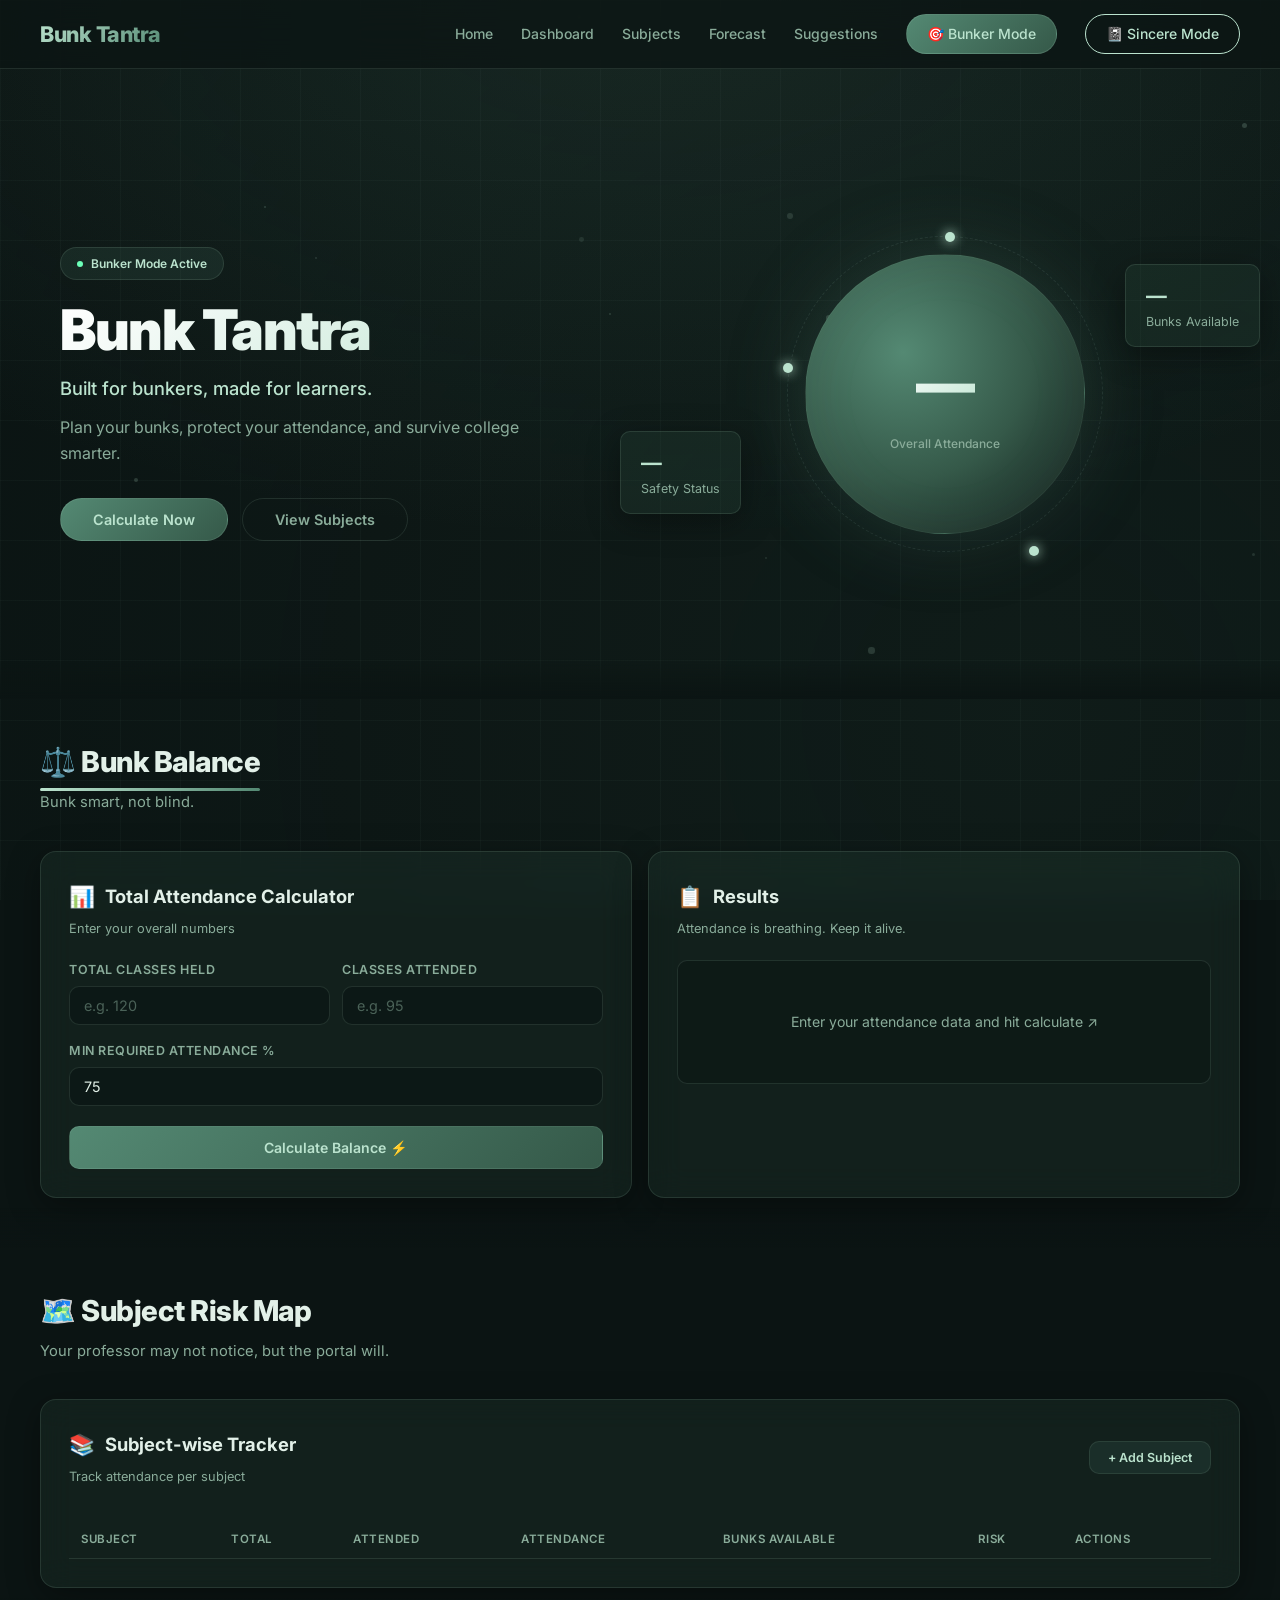
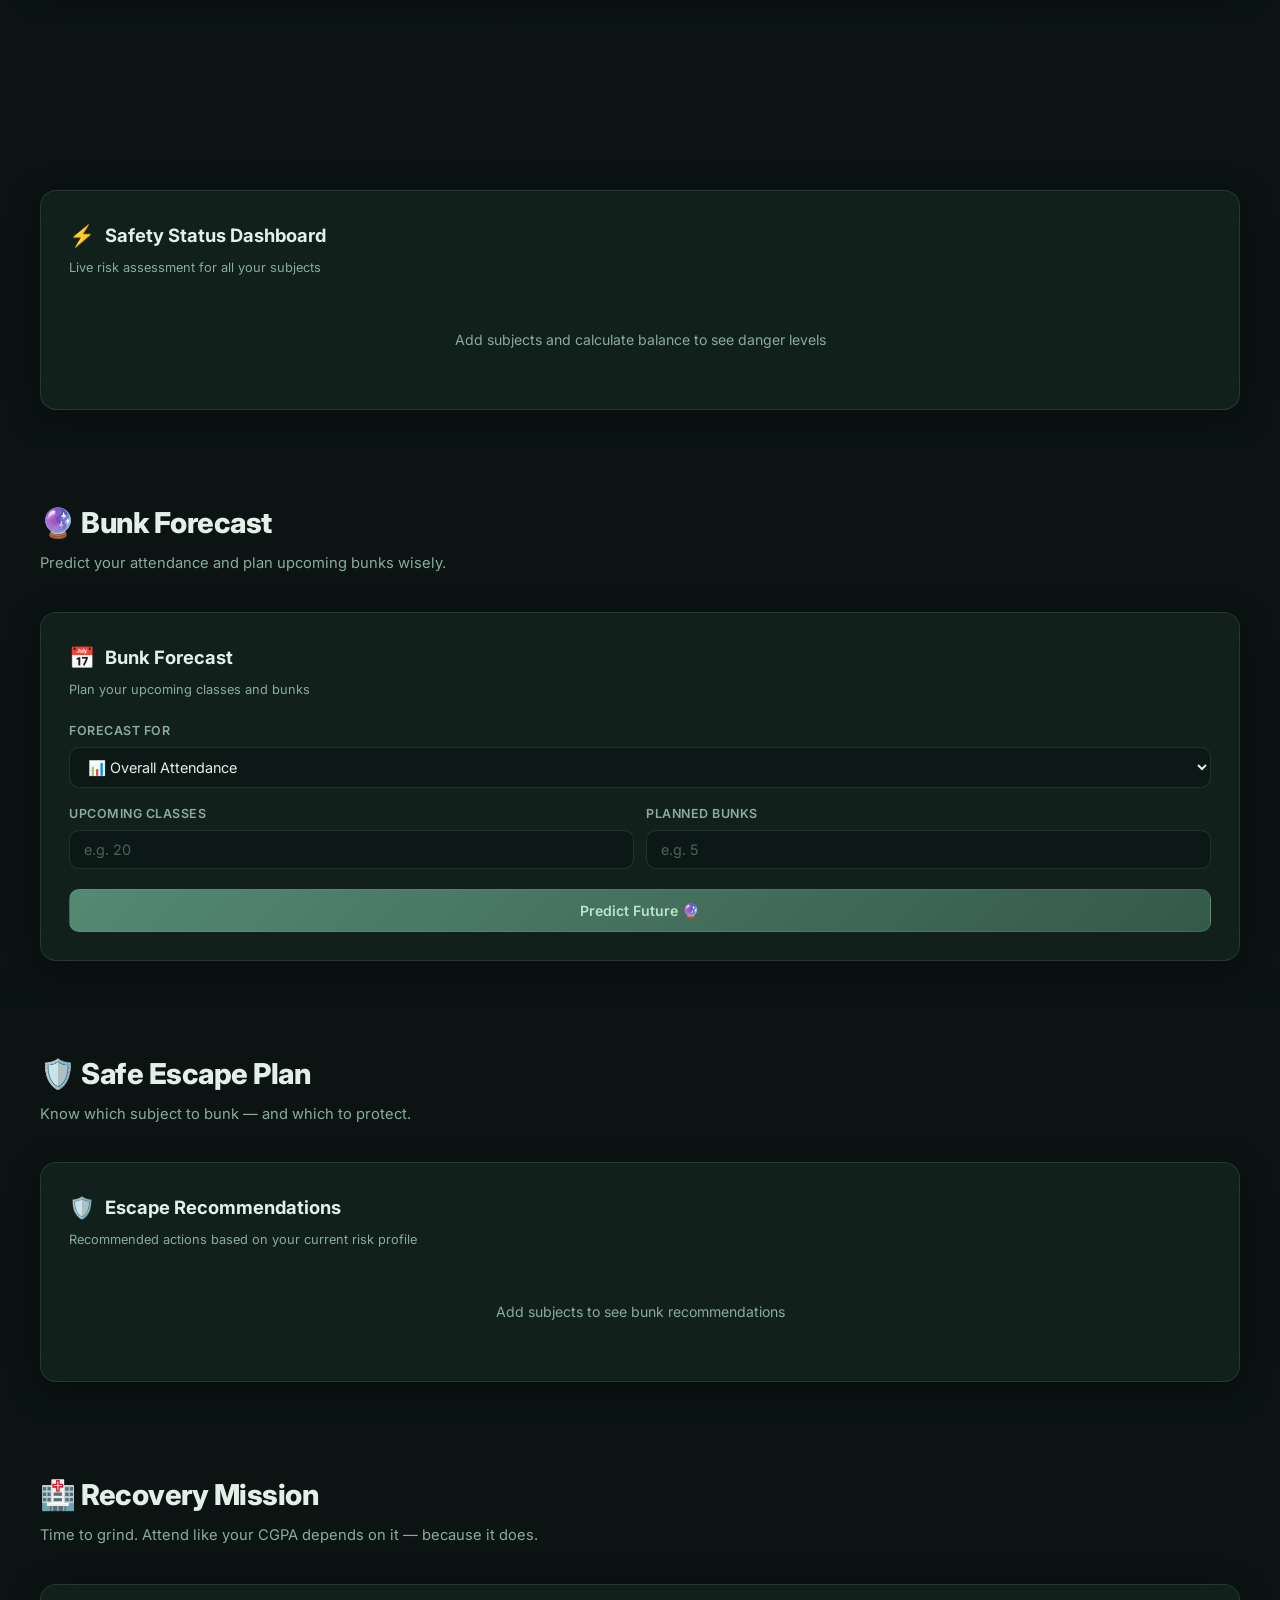
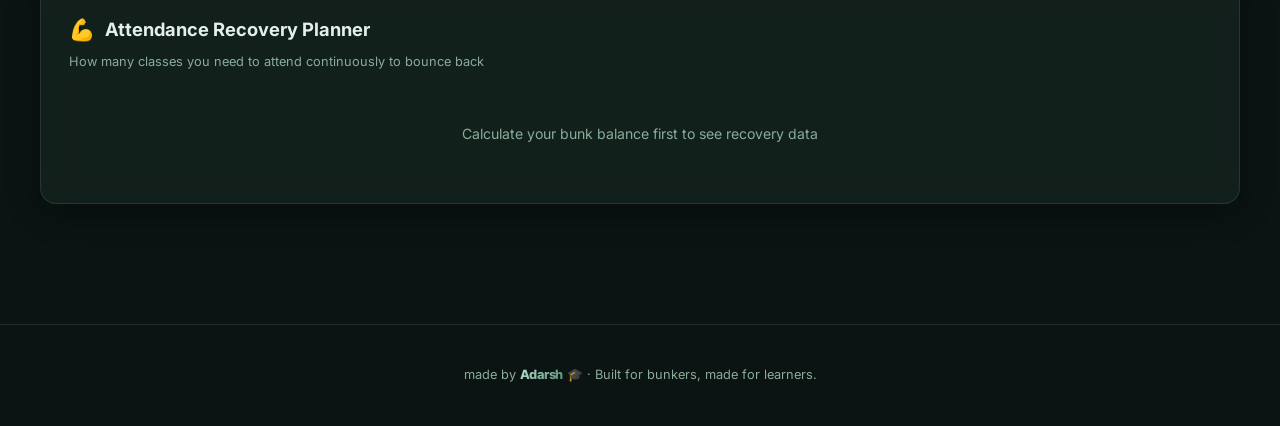
==== bunk.html @ 86cb9ceb "Initial commit of shishyaYantra web application" ====
<!DOCTYPE html>
<html lang="en">
<head>
  <meta charset="UTF-8">
  <meta name="viewport" content="width=device-width,initial-scale=1.0">
  <title>Bunk Tantra — Built for bunkers, made for learners</title>
  <meta name="description" content="Plan your bunks, protect your attendance, and survive college smarter with Bunk Tantra.">
  <link rel="stylesheet" href="style.css">
</head>
<body>

<!-- Scroll Progress Bar -->
<div class="scroll-progress" id="scrollProgress"></div>
<!-- Floating Particles -->
<div class="particles-container" id="particlesContainer"></div>

<!-- ===== NAVBAR ===== -->
<nav class="navbar" id="navbar">
  <a href="#" class="nav-logo">Bunk Tantra</a>
  <div class="nav-links" id="navLinks">
    <a href="index.html">Home</a>
    <a href="#dashboard">Dashboard</a>
    <a href="#subjects">Subjects</a>
    <a href="#forecast">Forecast</a>
    <a href="#suggestions">Suggestions</a>
    <a href="bunk.html" class="nav-btn filled">🎯 Bunker Mode</a>
    <a href="study.html" class="nav-btn outline">📓 Sincere Mode</a>
  </div>
  <button class="nav-toggle" id="navToggle" aria-label="Toggle navigation">
    <span></span><span></span><span></span>
  </button>
</nav>

<!-- ===== HERO ===== -->
<section class="hero" id="dashboard" data-sticky-hero>
  <div class="hero-content">
    <div class="hero-badge"><span class="dot"></span> Bunker Mode Active</div>
    <h1>Bunk Tantra</h1>
    <p class="tagline">Built for bunkers, made for learners.</p>
    <p class="subtitle">Plan your bunks, protect your attendance, and survive college smarter.</p>
    <div class="hero-cta">
      <button class="btn-primary" onclick="document.getElementById('bunkBalance').scrollIntoView({behavior:'smooth'})">Calculate Now</button>
      <button class="btn-ghost" onclick="document.getElementById('subjects').scrollIntoView({behavior:'smooth'})">View Subjects</button>
    </div>
  </div>
  <div class="hero-visual">
    <div class="orb-wrapper">
      <div class="orb">
        <span class="orb-percent" id="orbPercent">—</span>
        <span class="orb-label">Overall Attendance</span>
      </div>
      <div class="orb-ring">
        <span class="orb-dot"></span>
        <span class="orb-dot"></span>
        <span class="orb-dot"></span>
      </div>
    </div>
    <div class="float-card fc1">
      <div class="fc-val" id="fcBunks">—</div>
      Bunks Available
    </div>
    <div class="float-card fc2">
      <div class="fc-val" id="fcStatus">—</div>
      Safety Status
    </div>
  </div>
</section>

<!-- ===== BUNK BALANCE ===== -->
<section class="section" id="bunkBalance">
  <div class="section-header scroll-reveal">
    <h2>⚖️ Bunk Balance</h2>
    <p>Bunk smart, not blind.</p>
  </div>
  <div class="grid-2">
    <div class="glass-card scroll-reveal" data-reveal="left">
      <div class="card-title"><span class="icon">📊</span> Total Attendance Calculator</div>
      <div class="card-subtitle">Enter your overall numbers</div>
      <div class="form-row">
        <div class="form-group">
          <label>Total Classes Held</label>
          <input type="number" id="totalClasses" placeholder="e.g. 120" min="0">
        </div>
        <div class="form-group">
          <label>Classes Attended</label>
          <input type="number" id="attendedClasses" placeholder="e.g. 95" min="0">
        </div>
      </div>
      <div class="form-group">
        <label>Min Required Attendance %</label>
        <input type="number" id="requiredPercent" placeholder="e.g. 75" min="0" max="100" value="75">
      </div>
      <button class="btn-calc" id="btnCalcBalance" onclick="calculateBalance()">Calculate Balance ⚡</button>
    </div>
    <div class="glass-card scroll-reveal" id="balanceResults" data-reveal="right">
      <div class="card-title"><span class="icon">📋</span> Results</div>
      <div class="card-subtitle">Attendance is breathing. Keep it alive.</div>
      <div class="result-panel" id="balanceResultPanel">
        <div style="text-align:center;padding:30px;color:var(--text-dim);font-size:.88rem">
          Enter your attendance data and hit calculate ↗
        </div>
      </div>
    </div>
  </div>
</section>

<!-- ===== SUBJECT RISK MAP ===== -->
<section class="section" id="subjects">
  <div class="section-header scroll-reveal">
    <h2>🗺️ Subject Risk Map</h2>
    <p>Your professor may not notice, but the portal will.</p>
  </div>
  <div class="glass-card scroll-reveal" data-reveal="scale">
    <div style="display:flex;justify-content:space-between;align-items:center;flex-wrap:wrap;gap:12px;margin-bottom:16px">
      <div>
        <div class="card-title"><span class="icon">📚</span> Subject-wise Tracker</div>
        <div class="card-subtitle" style="margin-bottom:0">Track attendance per subject</div>
      </div>
      <button class="btn-sm" id="btnAddSubject" onclick="openModal()">+ Add Subject</button>
    </div>
    <div style="overflow-x:auto">
      <table class="subject-table" id="subjectTable">
        <thead>
          <tr>
            <th>Subject</th>
            <th>Total</th>
            <th>Attended</th>
            <th>Attendance</th>
            <th>Bunks Available</th>
            <th>Risk</th>
            <th>Actions</th>
          </tr>
        </thead>
        <tbody id="subjectBody"></tbody>
      </table>
    </div>
  </div>
</section>

<!-- ===== DANGER METER ===== -->
<section class="section" id="dangerMeter">
  <div class="section-header scroll-reveal">
    <h2>🚨 Danger Meter</h2>
    <p>75% ke border pe khade ho. Don't jump.</p>
  </div>
  <div class="glass-card scroll-reveal" data-reveal="scale">
    <div class="card-title"><span class="icon">⚡</span> Safety Status Dashboard</div>
    <div class="card-subtitle">Live risk assessment for all your subjects</div>
    <div class="meter-grid" id="meterGrid">
      <div style="text-align:center;padding:30px;color:var(--text-dim);font-size:.88rem;grid-column:1/-1">
        Add subjects and calculate balance to see danger levels
      </div>
    </div>
  </div>
</section>

<!-- ===== BUNK FORECAST ===== -->
<section class="section" id="forecast">
  <div class="section-header scroll-reveal">
    <h2>🔮 Bunk Forecast</h2>
    <p>Predict your attendance and plan upcoming bunks wisely.</p>
  </div>
  <div class="glass-card scroll-reveal" data-reveal="scale">
    <div class="card-title"><span class="icon">📅</span> Bunk Forecast</div>
    <div class="card-subtitle">Plan your upcoming classes and bunks</div>
    <div class="form-group">
      <label>Forecast For</label>
      <select id="forecastSubject">
        <option value="overall">📊 Overall Attendance</option>
      </select>
    </div>
    <div class="form-row">
      <div class="form-group">
        <label>Upcoming Classes</label>
        <input type="number" id="upcomingClasses" placeholder="e.g. 20" min="0">
      </div>
      <div class="form-group">
        <label>Planned Bunks</label>
        <input type="number" id="plannedBunks" placeholder="e.g. 5" min="0">
      </div>
    </div>
    <button class="btn-calc" onclick="calculateForecast()">Predict Future 🔮</button>
    <div id="forecastResult"></div>
  </div>
</section>

<!-- ===== SAFE ESCAPE PLAN ===== -->
<section class="section" id="suggestions">
  <div class="section-header scroll-reveal">
    <h2>🛡️ Safe Escape Plan</h2>
    <p>Know which subject to bunk — and which to protect.</p>
  </div>
  <div class="glass-card scroll-reveal" data-reveal="scale">
    <div class="card-title"><span class="icon">🛡️</span> Escape Recommendations</div>
    <div class="card-subtitle">Recommended actions based on your current risk profile</div>
    <div id="escapeResult">
      <div style="text-align:center;padding:30px;color:var(--text-dim);font-size:.88rem">
        Add subjects to see bunk recommendations
      </div>
    </div>
  </div>
</section>

<!-- ===== RECOVERY MISSION ===== -->
<section class="section" id="recovery">
  <div class="section-header scroll-reveal">
    <h2>🏥 Recovery Mission</h2>
    <p>Time to grind. Attend like your CGPA depends on it — because it does.</p>
  </div>
  <div class="glass-card scroll-reveal" data-reveal="scale">
    <div class="card-title"><span class="icon">💪</span> Attendance Recovery Planner</div>
    <div class="card-subtitle">How many classes you need to attend continuously to bounce back</div>
    <div id="recoveryResult">
      <div style="text-align:center;padding:30px;color:var(--text-dim);font-size:.88rem">
        Calculate your bunk balance first to see recovery data
      </div>
    </div>
  </div>
</section>

<!-- ===== FOOTER ===== -->
<footer class="footer">
  <p>made by <span>Adarsh</span> 🎓 · Built for bunkers, made for learners.</p>
</footer>

<!-- ===== MODAL ===== -->
<div class="modal-overlay" id="subjectModal">
  <div class="modal-box">
    <div class="modal-header">
      <h3 id="modalTitle">Add Subject</h3>
      <button class="modal-close" onclick="closeModal()">✕</button>
    </div>
    <div class="form-group">
      <label>Subject Name</label>
      <input type="text" id="modalSubjectName" placeholder="e.g. Mathematics">
    </div>
    <div class="form-row">
      <div class="form-group">
        <label>Total Classes</label>
        <input type="number" id="modalTotalClasses" placeholder="e.g. 40" min="0">
      </div>
      <div class="form-group">
        <label>Attended</label>
        <input type="number" id="modalAttended" placeholder="e.g. 32" min="0">
      </div>
    </div>
    <button class="btn-calc" id="btnModalSave" onclick="saveSubject()">Save Subject ✓</button>
  </div>
</div>

<script src="script.js"></script>
</body>
</html>
---- style.css ----
/* ========== BUNK TANTRA — style.css ========== */
@import url('https://fonts.googleapis.com/css2?family=Inter:wght@300;400;500;600;700;800;900&family=JetBrains+Mono:wght@400;500;600&display=swap');

/* ---------- tokens ---------- */
:root {
  --bg:        #0B1413;
  --bg-card:   rgba(53,89,73,.18);
  --bg-glass:  rgba(53,89,73,.12);
  --primary:   #548973;
  --primary-d: #355949;
  --accent:    #BBE3CE;
  --text:      #e2f0e8;
  --text-dim:  #8aac9a;
  --danger:    #ff6b6b;
  --warn:      #ffc234;
  --safe:      #6bffb8;
  --royal:     #a78bfa;
  --radius:    16px;
  --radius-sm: 10px;
  --glass-border: rgba(187,227,206,.12);
  --shadow: 0 8px 32px rgba(0,0,0,.35);
  --transition: .3s cubic-bezier(.4,0,.2,1);
}

/* ---------- reset ---------- */
*,*::before,*::after{box-sizing:border-box;margin:0;padding:0}
html{scroll-behavior:smooth;font-size:16px}
body{
  font-family:'Inter',sans-serif;
  background:var(--bg);
  color:var(--text);
  min-height:100vh;
  overflow-x:hidden;
  line-height:1.6;
}
a{color:inherit;text-decoration:none}
button{font-family:inherit;cursor:pointer;border:none;outline:none}
input,select{font-family:inherit;outline:none}
ul{list-style:none}

/* ---------- scrollbar ---------- */
::-webkit-scrollbar{width:6px}
::-webkit-scrollbar-track{background:var(--bg)}
::-webkit-scrollbar-thumb{background:var(--primary-d);border-radius:8px}

/* ---------- background grid ---------- */
body::before{
  content:'';position:fixed;inset:0;z-index:-2;
  background:
    radial-gradient(ellipse 80% 60% at 50% 0%,rgba(84,137,115,.15),transparent),
    radial-gradient(circle at 80% 80%,rgba(53,89,73,.12),transparent);
}
body::after{
  content:'';position:fixed;inset:0;z-index:-1;
  background-image:
    linear-gradient(rgba(187,227,206,.03) 1px,transparent 1px),
    linear-gradient(90deg,rgba(187,227,206,.03) 1px,transparent 1px);
  background-size:60px 60px;
}

/* ========== NAVBAR ========== */
.navbar{
  position:sticky;top:0;z-index:100;
  display:flex;align-items:center;justify-content:space-between;
  padding:14px 40px;
  background:rgba(11,20,19,.75);
  backdrop-filter:blur(18px);-webkit-backdrop-filter:blur(18px);
  border-bottom:1px solid var(--glass-border);
}
.nav-logo{
  font-size:1.35rem;font-weight:800;letter-spacing:-.5px;
  background:linear-gradient(135deg,var(--accent),var(--primary));
  -webkit-background-clip:text;background-clip:text;
  -webkit-text-fill-color:transparent;
}
.nav-links{display:flex;align-items:center;gap:28px}
.nav-links a{
  font-size:.875rem;font-weight:500;color:var(--text-dim);
  transition:color var(--transition);position:relative;
}
.nav-links a:hover{color:var(--accent)}
.nav-links a::after{
  content:'';position:absolute;bottom:-4px;left:0;width:0;height:2px;
  background:var(--accent);border-radius:2px;transition:width var(--transition);
}
.nav-links a:hover::after{width:100%}
.nav-pill{
  padding:6px 18px;border-radius:50px;font-size:.8rem;font-weight:600;
  background:linear-gradient(135deg,var(--primary),var(--primary-d));
  color:var(--accent);border:1px solid rgba(187,227,206,.15);
  transition:all var(--transition);
}
.nav-pill:hover{transform:translateY(-1px);box-shadow:0 4px 20px rgba(84,137,115,.3)}
.btn-signup{
  padding:8px 22px;border-radius:50px;font-size:.8rem;font-weight:600;
  background:transparent;color:var(--accent);
  border:1px solid var(--accent);transition:all var(--transition);
}
.btn-signup:hover{background:var(--accent);color:var(--bg)}

/* Mode toggle buttons in navbar */
.nav-btn {
  padding: 8px 20px;
  border-radius: 50px;
  font-size: .8rem;
  font-weight: 600;
  text-decoration: none;
  transition: all var(--transition);
  display: inline-flex;
  align-items: center;
  gap: 6px;
}
.nav-btn.filled {
  background: linear-gradient(135deg, var(--primary), var(--primary-d));
  color: var(--accent);
  border: 1px solid rgba(187,227,206,.15);
}
.nav-btn.filled:hover {
  transform: translateY(-1px);
  box-shadow: 0 4px 20px rgba(84,137,115,.3);
}
.nav-btn.outline {
  background: transparent;
  color: var(--accent);
  border: 1px solid var(--accent);
}
.nav-btn.outline:hover {
  background: var(--accent);
  color: var(--bg);
}
.nav-toggle{display:none;flex-direction:column;gap:5px;background:none;border:none;cursor:pointer}
.nav-toggle span{width:22px;height:2px;background:var(--accent);border-radius:2px;transition:var(--transition)}

/* ========== HERO ========== */
.hero{
  position:relative;
  display:flex;align-items:center;justify-content:space-between;
  padding:80px 60px 60px;gap:60px;
  max-width:1300px;margin:0 auto;
  min-height:70vh;
}
.hero-content{flex:1;max-width:600px}
.hero-badge{
  display:inline-flex;align-items:center;gap:8px;
  padding:6px 16px;border-radius:50px;font-size:.75rem;font-weight:600;
  background:rgba(84,137,115,.15);color:var(--accent);
  border:1px solid rgba(187,227,206,.12);margin-bottom:20px;
  animation:fadeInUp .6s ease;
}
.hero-badge .dot{width:6px;height:6px;border-radius:50%;background:var(--safe);animation:pulse 2s infinite}
.hero h1{
  font-size:3.5rem;font-weight:900;line-height:1.1;letter-spacing:-1.5px;
  margin-bottom:12px;
  background:linear-gradient(135deg,#fff 0%,var(--accent) 100%);
  -webkit-background-clip:text;background-clip:text;
  -webkit-text-fill-color:transparent;
  animation:fadeInUp .6s ease .1s both;
}
.hero .tagline{
  font-size:1.15rem;font-weight:500;color:var(--accent);margin-bottom:12px;
  animation:fadeInUp .6s ease .2s both;
}
.hero .subtitle{
  font-size:1rem;color:var(--text-dim);max-width:480px;margin-bottom:32px;
  animation:fadeInUp .6s ease .3s both;
}
.hero-cta{
  display:flex;gap:14px;flex-wrap:wrap;
  animation:fadeInUp .6s ease .4s both;
}
.btn-primary{
  padding:12px 32px;border-radius:50px;font-size:.9rem;font-weight:600;
  background:linear-gradient(135deg,var(--primary),var(--primary-d));
  color:var(--accent);border:1px solid rgba(187,227,206,.15);
  transition:all var(--transition);
}
.btn-primary:hover{transform:translateY(-2px);box-shadow:0 6px 24px rgba(84,137,115,.35)}
.btn-ghost{
  padding:12px 32px;border-radius:50px;font-size:.9rem;font-weight:600;
  background:transparent;color:var(--text-dim);
  border:1px solid rgba(187,227,206,.12);transition:all var(--transition);
}
.btn-ghost:hover{border-color:var(--accent);color:var(--accent)}

/* floating orb */
.hero-visual{
  flex:1;display:flex;align-items:center;justify-content:center;
  position:relative;animation:fadeInUp .8s ease .3s both;
}
.orb-wrapper{position:relative;width:280px;height:280px}
.orb{
  width:280px;height:280px;border-radius:50%;
  background:radial-gradient(circle at 35% 35%,var(--primary),var(--primary-d),var(--bg));
  box-shadow:0 0 80px rgba(84,137,115,.25),inset 0 0 60px rgba(187,227,206,.05);
  display:flex;flex-direction:column;align-items:center;justify-content:center;
  animation:float 6s ease-in-out infinite;
  border:1px solid rgba(187,227,206,.08);
}
.orb-percent{
  font-size:3.8rem;font-weight:900;letter-spacing:-2px;
  background:linear-gradient(135deg,#fff,var(--accent));
  -webkit-background-clip:text;background-clip:text;
  -webkit-text-fill-color:transparent;
}
.orb-label{font-size:.75rem;color:var(--text-dim);font-weight:500;margin-top:2px}
.orb-ring{
  position:absolute;inset:-18px;border-radius:50%;
  border:1.5px dashed rgba(187,227,206,.1);
  animation:spin 30s linear infinite;
}
.orb-dot{
  position:absolute;width:10px;height:10px;border-radius:50%;background:var(--accent);
  box-shadow:0 0 12px var(--accent);
}
.orb-dot:nth-child(1){top:-5px;left:50%}
.orb-dot:nth-child(2){bottom:-5px;right:20%}
.orb-dot:nth-child(3){top:40%;left:-5px}

/* floating mini card */
.float-card{
  position:absolute;
  padding:14px 20px;border-radius:var(--radius-sm);
  background:rgba(53,89,73,.2);
  backdrop-filter:blur(14px);-webkit-backdrop-filter:blur(14px);
  border:1px solid var(--glass-border);
  font-size:.78rem;color:var(--text-dim);
  box-shadow:var(--shadow);
  animation:float 5s ease-in-out infinite;
}
.float-card.fc1{top:10px;right:-40px;animation-delay:1s}
.float-card.fc2{bottom:20px;left:-50px;animation-delay:2.5s}
.float-card .fc-val{font-size:1.3rem;font-weight:700;color:var(--accent)}

/* ========== SECTIONS ========== */
.section{padding:40px 40px 60px;max-width:1300px;margin:0 auto;scroll-margin-top:80px}
#suggestions{scroll-margin-top:80px}
.section-header{margin-bottom:36px}
.section-header h2{
  font-size:1.8rem;font-weight:800;letter-spacing:-.5px;
  margin-bottom:6px;
}
.section-header p{color:var(--text-dim);font-size:.92rem}

/* ========== GLASS CARD ========== */
.glass-card{
  background:var(--bg-card);
  backdrop-filter:blur(16px);-webkit-backdrop-filter:blur(16px);
  border:1px solid var(--glass-border);
  border-radius:var(--radius);
  padding:28px;
  box-shadow:var(--shadow);
  transition:transform var(--transition),box-shadow var(--transition);
}
.glass-card:hover{
  transform:translateY(-3px);
  box-shadow:0 12px 40px rgba(0,0,0,.45);
}
.card-title{
  font-size:1.15rem;font-weight:700;margin-bottom:6px;
  display:flex;align-items:center;gap:10px;
}
.card-title .icon{font-size:1.3rem}
.card-subtitle{font-size:.8rem;color:var(--text-dim);margin-bottom:20px}

/* ========== GRID ========== */
.grid-2{display:grid;grid-template-columns:repeat(2,1fr);gap:24px}
.grid-3{display:grid;grid-template-columns:repeat(3,1fr);gap:24px}
.full-width{grid-column:1/-1}

/* ========== FORM ELEMENTS ========== */
.form-group{margin-bottom:16px}
.form-group label{
  display:block;font-size:.78rem;font-weight:600;
  color:var(--text-dim);margin-bottom:6px;text-transform:uppercase;letter-spacing:.5px;
}
.form-group input,.form-group select{
  width:100%;padding:10px 14px;border-radius:var(--radius-sm);
  background:rgba(11,20,19,.6);border:1px solid var(--glass-border);
  color:var(--text);font-size:.9rem;transition:border-color var(--transition);
}
.form-group input:focus,.form-group select:focus{border-color:var(--accent)}
.form-group input::placeholder{color:var(--text-dim);opacity:.5}
.form-row{display:flex;gap:12px}
.form-row .form-group{flex:1}

.btn-calc{
  width:100%;padding:12px;border-radius:var(--radius-sm);
  font-size:.88rem;font-weight:600;
  background:linear-gradient(135deg,var(--primary),var(--primary-d));
  color:var(--accent);border:1px solid rgba(187,227,206,.1);
  transition:all var(--transition);margin-top:4px;
}
.btn-calc:hover{box-shadow:0 4px 20px rgba(84,137,115,.3);transform:translateY(-1px)}
.btn-sm{
  padding:8px 18px;border-radius:var(--radius-sm);font-size:.78rem;font-weight:600;
  background:rgba(84,137,115,.15);color:var(--accent);
  border:1px solid rgba(187,227,206,.1);transition:all var(--transition);
}
.btn-sm:hover{background:rgba(84,137,115,.3)}
.btn-danger{background:rgba(255,107,107,.12);color:var(--danger);border-color:rgba(255,107,107,.15)}
.btn-danger:hover{background:rgba(255,107,107,.25)}

/* ========== RESULT PANELS ========== */
.result-panel{
  margin-top:20px;padding:20px;border-radius:var(--radius-sm);
  background:rgba(11,20,19,.5);border:1px solid var(--glass-border);
}
.result-row{
  display:flex;justify-content:space-between;align-items:center;
  padding:8px 0;border-bottom:1px solid rgba(187,227,206,.05);
}
.result-row:last-child{border-bottom:none}
.result-label{font-size:.82rem;color:var(--text-dim)}
.result-value{font-size:.95rem;font-weight:700}
.result-value.safe{color:var(--safe)}
.result-value.warn{color:var(--warn)}
.result-value.danger{color:var(--danger)}
.result-value.royal{color:var(--royal)}

/* ========== STATUS BADGES ========== */
.status-badge{
  display:inline-flex;align-items:center;gap:6px;
  padding:4px 12px;border-radius:50px;font-size:.72rem;font-weight:600;
  text-transform:uppercase;letter-spacing:.4px;
}
.status-royal{background:rgba(167,139,250,.12);color:var(--royal);border:1px solid rgba(167,139,250,.2)}
.status-safe{background:rgba(107,255,184,.1);color:var(--safe);border:1px solid rgba(107,255,184,.15)}
.status-warn{background:rgba(255,194,52,.1);color:var(--warn);border:1px solid rgba(255,194,52,.15)}
.status-danger{background:rgba(255,107,107,.1);color:var(--danger);border:1px solid rgba(255,107,107,.15)}

/* ========== PROGRESS BAR ========== */
.progress-bar-wrapper{
  width:100%;height:8px;border-radius:8px;
  background:rgba(11,20,19,.6);overflow:hidden;margin-top:6px;
}
.progress-bar-fill{
  height:100%;border-radius:8px;
  transition:width 1s cubic-bezier(.4,0,.2,1);
  background:linear-gradient(90deg,var(--primary-d),var(--accent));
}
.progress-bar-fill.danger-fill{background:linear-gradient(90deg,#c0392b,var(--danger))}
.progress-bar-fill.warn-fill{background:linear-gradient(90deg,#e67e22,var(--warn))}
.progress-bar-fill.royal-fill{background:linear-gradient(90deg,#7c3aed,var(--royal))}

/* ========== SUBJECT TABLE ========== */
.subject-table{width:100%;border-collapse:collapse;margin-top:16px}
.subject-table th{
  text-align:left;font-size:.72rem;font-weight:600;color:var(--text-dim);
  text-transform:uppercase;letter-spacing:.5px;padding:10px 12px;
  border-bottom:1px solid var(--glass-border);
}
.subject-table td{
  padding:12px;font-size:.85rem;border-bottom:1px solid rgba(187,227,206,.04);
  vertical-align:middle;
}
.subject-table tr:hover td{background:rgba(84,137,115,.06)}
.subject-name{font-weight:600;color:var(--text)}
.subject-actions{display:flex;gap:6px}

/* ========== DANGER METER ========== */
.meter-grid{display:grid;grid-template-columns:repeat(auto-fill,minmax(220px,1fr));gap:16px;margin-top:16px}
.meter-item{
  padding:18px;border-radius:var(--radius-sm);
  background:rgba(11,20,19,.4);border:1px solid var(--glass-border);
  transition:transform var(--transition);
}
.meter-item:hover{transform:translateY(-2px)}
.meter-name{font-size:.82rem;font-weight:600;margin-bottom:8px}
.meter-percent{font-size:1.6rem;font-weight:800;margin-bottom:4px}
.meter-status{margin-top:8px}

/* ========== SUGGESTION CARD ========== */
.suggestion-item{
  display:flex;align-items:flex-start;gap:14px;
  padding:16px;border-radius:var(--radius-sm);
  background:rgba(11,20,19,.4);border:1px solid var(--glass-border);
  margin-bottom:12px;
}
.suggestion-icon{font-size:1.5rem;flex-shrink:0;margin-top:2px}
.suggestion-title{font-size:.88rem;font-weight:600;margin-bottom:4px}
.suggestion-desc{font-size:.8rem;color:var(--text-dim)}

/* ========== RECOVERY ========== */
.recovery-highlight{
  text-align:center;padding:28px;border-radius:var(--radius-sm);
  background:rgba(11,20,19,.4);border:1px solid var(--glass-border);
  margin-top:16px;
}
.recovery-number{
  font-size:3.5rem;font-weight:900;
  background:linear-gradient(135deg,var(--accent),var(--primary));
  -webkit-background-clip:text;background-clip:text;
  -webkit-text-fill-color:transparent;
}
.recovery-label{font-size:.85rem;color:var(--text-dim);margin-top:4px}

/* ========== FORECAST MSG ========== */
.forecast-msg{
  margin-top:16px;padding:16px;border-radius:var(--radius-sm);
  background:rgba(11,20,19,.4);border-left:3px solid var(--accent);
  font-size:.88rem;color:var(--text-dim);font-style:italic;
}

/* ========== MICROCOPY ========== */
.microcopy{
  font-size:.78rem;color:var(--text-dim);font-style:italic;
  margin-top:12px;opacity:.7;
}

/* ========== FOOTER ========== */
.footer{
  text-align:center;padding:40px 20px;
  border-top:1px solid var(--glass-border);
  color:var(--text-dim);font-size:.8rem;margin-top:60px;
}
.footer span{
  background:linear-gradient(135deg,var(--accent),var(--primary));
  -webkit-background-clip:text;background-clip:text;
  -webkit-text-fill-color:transparent;
  font-weight:800;
  letter-spacing:-.5px;
}

/* ========== ADD SUBJECT MODAL ========== */
.modal-overlay{
  display:none;position:fixed;inset:0;z-index:200;
  background:rgba(0,0,0,.6);
  backdrop-filter:blur(6px);-webkit-backdrop-filter:blur(6px);
  align-items:center;justify-content:center;
}
.modal-overlay.active{display:flex}
.modal-box{
  width:90%;max-width:420px;
  background:rgba(25,45,38,.95);
  backdrop-filter:blur(20px);-webkit-backdrop-filter:blur(20px);
  border:1px solid var(--glass-border);
  border-radius:var(--radius);padding:32px;
  box-shadow:0 20px 60px rgba(0,0,0,.5);
  animation:scaleIn .25s ease;
}
.modal-header{display:flex;justify-content:space-between;align-items:center;margin-bottom:20px}
.modal-header h3{font-size:1.1rem;font-weight:700}
.modal-close{
  width:32px;height:32px;border-radius:50%;
  background:rgba(255,255,255,.06);border:none;
  color:var(--text-dim);font-size:1.1rem;
  display:flex;align-items:center;justify-content:center;
  cursor:pointer;transition:all var(--transition);
}
.modal-close:hover{background:rgba(255,107,107,.15);color:var(--danger)}

/* ========== ANIMATIONS ========== */
@keyframes fadeInUp{
  from{opacity:0;transform:translateY(24px)}
  to{opacity:1;transform:translateY(0)}
}
@keyframes float{
  0%,100%{transform:translateY(0)}
  50%{transform:translateY(-14px)}
}
@keyframes pulse{
  0%,100%{opacity:1;transform:scale(1)}
  50%{opacity:.5;transform:scale(1.4)}
}
@keyframes spin{from{transform:rotate(0)}to{transform:rotate(360deg)}}
@keyframes scaleIn{from{opacity:0;transform:scale(.92)}to{opacity:1;transform:scale(1)}}
@keyframes slideIn{from{opacity:0;transform:translateX(-12px)}to{opacity:1;transform:translateX(0)}}

.animate-in{animation:fadeInUp .5s ease both}
.animate-in:nth-child(2){animation-delay:.1s}
.animate-in:nth-child(3){animation-delay:.2s}
.animate-in:nth-child(4){animation-delay:.3s}
.animate-in:nth-child(5){animation-delay:.4s}
.animate-in:nth-child(6){animation-delay:.5s}

/* ========== RESPONSIVE ========== */
@media(max-width:1024px){
  .hero{flex-direction:column;text-align:center;padding:60px 30px 40px;min-height:auto;gap:40px}
  .hero .subtitle{margin-left:auto;margin-right:auto}
  .hero-cta{justify-content:center}
  .grid-2,.grid-3{grid-template-columns:1fr}
  .section{padding:30px 20px 40px}
  .orb-wrapper{width:220px;height:220px}
  .orb{width:220px;height:220px}
  .orb-percent{font-size:2.8rem}
  .float-card.fc1{right:-10px;top:-10px}
  .float-card.fc2{left:-10px;bottom:0}
}

@media(max-width:768px){
  .navbar{padding:12px 20px}
  .nav-links{
    display:none;flex-direction:column;
    position:absolute;top:100%;left:0;right:0;
    background:rgba(11,20,19,.95);
    backdrop-filter:blur(18px);-webkit-backdrop-filter:blur(18px);
    padding:20px;gap:16px;
    border-bottom:1px solid var(--glass-border);
  }
  .nav-links.open{display:flex}
  .nav-toggle{display:flex}
  .hero h1{font-size:2.4rem}
  .hero .tagline{font-size:1rem}
  .subject-table{font-size:.78rem}
  .subject-table th,.subject-table td{padding:8px 6px}
  .meter-grid{grid-template-columns:1fr}
  .form-row{flex-direction:column;gap:0}
}

@media(max-width:480px){
  .hero h1{font-size:2rem}
  .orb-wrapper{width:180px;height:180px}
  .orb{width:180px;height:180px}
  .orb-percent{font-size:2.2rem}
  .glass-card{padding:20px}
  .float-card{display:none}
}

/* ========================================================================
   PREMIUM SCROLL ANIMATION SYSTEM
   ======================================================================== */

/* ========== SCROLL PROGRESS BAR ========== */
.scroll-progress{
  position:fixed;top:0;left:0;height:3px;z-index:999;
  width:0%;
  background:linear-gradient(90deg,var(--primary-d),var(--accent),var(--safe));
  box-shadow:0 0 10px rgba(187,227,206,.5),0 0 30px rgba(187,227,206,.2);
  transition:width .05s linear;
  border-radius:0 2px 2px 0;
}

/* ========== SCROLL REVEAL SYSTEM ========== */
.scroll-reveal{
  opacity:0;
  transform:translateY(60px) scale(0.96);
  transition:
    opacity .8s cubic-bezier(.16,1,.3,1),
    transform .8s cubic-bezier(.16,1,.3,1);
  will-change:opacity,transform;
}
.scroll-reveal.revealed{
  opacity:1;
  transform:translateY(0) scale(1);
}

/* Direction variants */
.scroll-reveal[data-reveal="left"]{
  transform:translateX(-80px) translateY(20px) scale(0.96);
}
.scroll-reveal[data-reveal="left"].revealed{
  transform:translateX(0) translateY(0) scale(1);
}

.scroll-reveal[data-reveal="right"]{
  transform:translateX(80px) translateY(20px) scale(0.96);
}
.scroll-reveal[data-reveal="right"].revealed{
  transform:translateX(0) translateY(0) scale(1);
}

.scroll-reveal[data-reveal="scale"]{
  transform:scale(0.85) translateY(40px);
}
.scroll-reveal[data-reveal="scale"].revealed{
  transform:scale(1) translateY(0);
}

/* Stagger delays via CSS variable (only on entrance) */
.scroll-reveal.revealed{ transition-delay:var(--reveal-delay, 0s); }

/* Section header special reveal — text underline grows */
.section-header.scroll-reveal h2{
  position:relative;display:inline-block;
}
.section-header.scroll-reveal h2::after{
  content:'';position:absolute;bottom:-6px;left:0;
  width:0;height:3px;border-radius:3px;
  background:linear-gradient(90deg,var(--accent),var(--primary));
  transition:width .8s cubic-bezier(.16,1,.3,1);
}
.section-header.scroll-reveal.revealed h2::after{
  width:100%;
  transition-delay:.3s;
}

/* ========== STICKY HERO EFFECT ========== */
[data-sticky-hero]{
  position:relative;z-index:1;
}
[data-sticky-hero] .hero-content{
  will-change:opacity,transform;
}

/* ========== PARALLAX SUPPORT ========== */
.hero-visual{
  will-change:transform;
}
.float-card{
  will-change:transform;
}

/* ========== 3D CARD TILT + CURSOR GLOW ========== */
.glass-card{
  perspective:800px;
  transform-style:preserve-3d;
  position:relative;
  overflow:hidden;
}
/* Cursor glow overlay */
.glass-card::before{
  content:'';
  position:absolute;inset:0;z-index:0;
  background:radial-gradient(
    600px circle at var(--glow-x, 50%) var(--glow-y, 50%),
    rgba(187,227,206,.06),
    transparent 40%
  );
  opacity:0;
  transition:opacity .4s ease;
  pointer-events:none;
  border-radius:inherit;
}
.glass-card:hover::before{
  opacity:1;
}
.glass-card.tilt-active{
  transform:
    perspective(800px)
    rotateX(var(--tilt-x, 0deg))
    rotateY(var(--tilt-y, 0deg))
    translateY(-3px);
  transition:transform .1s ease,box-shadow var(--transition);
}
/* Ensure card children stay above the glow */
.glass-card > *{
  position:relative;z-index:1;
}

/* ========== FLOATING PARTICLES ========== */
.particles-container{
  position:fixed;inset:0;z-index:-1;
  pointer-events:none;overflow:hidden;
}
.particle{
  position:absolute;
  border-radius:50%;
  background:var(--accent);
  opacity:0;
  animation:particleFadeIn 2s ease forwards;
  will-change:transform;
}
.particle.glow{
  box-shadow:0 0 8px rgba(187,227,206,.3),0 0 20px rgba(187,227,206,.1);
}
@keyframes particleFadeIn{
  from{opacity:0;transform:scale(0)}
  to{opacity:var(--particle-opacity, 0.15);transform:scale(1)}
}

/* ========== SECTION TRANSITIONS ========== */
.section{
  position:relative;z-index:2;
}
/* Soft gradient fade at top of each section */
.section::before{
  content:'';
  position:absolute;top:-40px;left:0;right:0;height:40px;
  background:linear-gradient(to bottom,transparent,var(--bg));
  pointer-events:none;z-index:-1;
}

/* ========== ENHANCED SECTION STACKING ========== */
.section + .section{
  margin-top:-10px;
}

/* ========== SCROLL ANIMATIONS — RESPONSIVE ========== */
@media(max-width:768px){
  .scroll-reveal{
    transform:translateY(40px) scale(0.98);
  }
  .scroll-reveal[data-reveal="left"],
  .scroll-reveal[data-reveal="right"]{
    transform:translateY(40px) scale(0.98);
  }
  .scroll-reveal[data-reveal="scale"]{
    transform:scale(0.92) translateY(30px);
  }
  .glass-card.tilt-active{
    transform:none !important;
  }
  .glass-card::before{
    display:none;
  }
}

@media(max-width:480px){
  .scroll-progress{height:2px}
  .particles-container{display:none}
}

/* ========== SINCERE MODE STYLES ========== */
.timer-container {
  display: flex;
  flex-direction: column;
  align-items: center;
  gap: 30px;
  padding: 20px;
}
.timer-modes {
  display: flex;
  background: rgba(11,20,19,.5);
  border: 1px solid var(--glass-border);
  padding: 6px;
  border-radius: 50px;
  gap: 4px;
}
.timer-mode-btn {
  background: transparent;
  color: var(--text-dim);
  padding: 8px 20px;
  border-radius: 50px;
  font-size: .85rem;
  font-weight: 600;
  transition: all var(--transition);
}
.timer-mode-btn:hover {
  color: var(--accent);
}
.timer-mode-btn.active {
  background: var(--primary-d);
  color: var(--accent);
  box-shadow: 0 4px 15px rgba(0,0,0,.2);
}
.timer-circle-wrapper {
  position: relative;
  width: 240px;
  height: 240px;
  display: flex;
  align-items: center;
  justify-content: center;
}
.timer-svg {
  transform: rotate(-90deg);
  width: 100%;
  height: 100%;
}
.timer-ring-bg {
  fill: none;
  stroke: rgba(187,227,206,.05);
  stroke-width: 8;
}
.timer-ring-progress {
  fill: none;
  stroke: var(--accent);
  stroke-width: 8;
  stroke-linecap: round;
  stroke-dasharray: 628.3; /* 2 * pi * 100 */
  stroke-dashoffset: 628.3;
  transition: stroke-dashoffset 0.1s linear;
}
.timer-content {
  position: absolute;
  display: flex;
  flex-direction: column;
  align-items: center;
  justify-content: center;
  text-align: center;
}
.timer-time {
  font-family: 'JetBrains Mono', monospace;
  font-size: 2.8rem;
  font-weight: 700;
  color: var(--text);
  line-height: 1;
  margin-bottom: 6px;
  text-shadow: 0 0 15px rgba(187,227,206,.2);
}
.timer-status {
  font-size: .8rem;
  text-transform: uppercase;
  letter-spacing: 1.5px;
  color: var(--text-dim);
  font-weight: 600;
}
.timer-controls {
  display: flex;
  align-items: center;
  gap: 16px;
}
.btn-timer-primary {
  width: 60px;
  height: 60px;
  border-radius: 50%;
  background: linear-gradient(135deg,var(--accent),var(--primary));
  color: var(--bg);
  display: flex;
  align-items: center;
  justify-content: center;
  font-size: 1.4rem;
  transition: all var(--transition);
  box-shadow: 0 8px 25px rgba(187,227,206,.25);
}
.btn-timer-primary:hover {
  transform: scale(1.08);
  box-shadow: 0 8px 30px rgba(187,227,206,.4);
}
.btn-timer-secondary {
  width: 48px;
  height: 48px;
  border-radius: 50%;
  background: rgba(53,89,73,.15);
  color: var(--accent);
  border: 1px solid var(--glass-border);
  display: flex;
  align-items: center;
  justify-content: center;
  font-size: 1.1rem;
  transition: all var(--transition);
}
.btn-timer-secondary:hover {
  background: rgba(53,89,73,.3);
  color: #fff;
  transform: scale(1.05);
}

/* --- Home Button --- */
.nav-home-btn {
  padding: 6px 16px;
  border-radius: 50px;
  font-size: .8rem;
  font-weight: 600;
  background: rgba(187,227,206,.08);
  color: var(--accent);
  border: 1px solid rgba(187,227,206,.15);
  transition: all var(--transition);
}
.nav-home-btn:hover {
  background: rgba(187,227,206,.18);
  box-shadow: 0 2px 12px rgba(187,227,206,.2);
  transform: translateY(-1px);
}

/* --- Focus Duration Stepper --- */
.timer-duration-control {
  display: flex;
  align-items: center;
  justify-content: center;
  gap: 14px;
  margin-top: 20px;
  padding: 12px 24px;
  background: rgba(53,89,73,.06);
  border: 1px solid var(--glass-border);
  border-radius: var(--radius-sm);
}
.duration-label {
  font-size: .78rem;
  font-weight: 600;
  color: var(--text-dim);
  text-transform: uppercase;
  letter-spacing: .8px;
}
.duration-stepper {
  display: flex;
  align-items: center;
  gap: 8px;
}
.stepper-btn {
  width: 34px;
  height: 34px;
  border-radius: 50%;
  background: rgba(53,89,73,.15);
  color: var(--accent);
  border: 1px solid var(--glass-border);
  font-size: 1.1rem;
  font-weight: 700;
  display: flex;
  align-items: center;
  justify-content: center;
  cursor: pointer;
  transition: all var(--transition);
}
.stepper-btn:hover {
  background: var(--accent);
  color: var(--bg);
  transform: scale(1.1);
  box-shadow: 0 4px 15px rgba(187,227,206,.3);
}
.stepper-value {
  font-size: 1.3rem;
  font-weight: 800;
  color: var(--accent);
  min-width: 36px;
  text-align: center;
}
.stepper-unit {
  font-size: .78rem;
  color: var(--text-dim);
  font-weight: 500;
}

/* --- Goal Checklist --- */
.goals-header {
  display: flex;
  justify-content: space-between;
  align-items: center;
  margin-bottom: 20px;
  flex-wrap: wrap;
  gap: 12px;
}
.goal-list {
  display: flex;
  flex-direction: column;
  gap: 12px;
  margin-top: 15px;
}
.goal-item {
  display: flex;
  align-items: center;
  justify-content: space-between;
  padding: 16px 20px;
  background: rgba(53,89,73,.06);
  border: 1px solid var(--glass-border);
  border-radius: var(--radius-sm);
  transition: all var(--transition);
}
.goal-item:hover {
  background: rgba(53,89,73,.12);
  border-color: rgba(187,227,206,.25);
  transform: translateX(4px);
}
.goal-item.completed {
  opacity: 0.55;
  background: rgba(11,20,19,.2);
  border-color: rgba(187,227,206,.05);
}
.goal-item.completed .goal-title {
  text-decoration: line-through;
  color: var(--text-dim);
}
.goal-item-left {
  display: flex;
  align-items: center;
  gap: 16px;
  flex: 1;
}
.goal-checkbox-wrapper {
  position: relative;
  display: flex;
  align-items: center;
  cursor: pointer;
}
.goal-checkbox-input {
  position: absolute;
  opacity: 0;
  width: 0;
  height: 0;
}
.goal-checkbox-custom {
  width: 22px;
  height: 22px;
  border: 2px solid var(--primary-d);
  border-radius: 6px;
  transition: all var(--transition);
  display: flex;
  align-items: center;
  justify-content: center;
}
.goal-checkbox-input:checked + .goal-checkbox-custom {
  background: var(--accent);
  border-color: var(--accent);
}
.goal-checkbox-custom::after {
  content: '✓';
  color: var(--bg);
  font-size: .8rem;
  font-weight: 900;
  display: none;
}
.goal-checkbox-input:checked + .goal-checkbox-custom::after {
  display: block;
}
.goal-details {
  display: flex;
  flex-direction: column;
  gap: 4px;
}
.goal-title {
  font-size: .95rem;
  font-weight: 600;
  color: var(--text);
  transition: color var(--transition);
}
.goal-meta {
  display: flex;
  align-items: center;
  gap: 10px;
  font-size: .75rem;
  color: var(--text-dim);
}
.goal-badge {
  padding: 2px 8px;
  border-radius: 4px;
  font-weight: 600;
  text-transform: uppercase;
  font-size: .65rem;
}
.goal-badge.priority-high {
  background: rgba(255,107,107,.15);
  color: var(--danger);
  border: 1px solid rgba(255,107,107,.2);
}
.goal-badge.priority-medium {
  background: rgba(255,194,52,.15);
  color: var(--warn);
  border: 1px solid rgba(255,194,52,.2);
}
.goal-badge.priority-low {
  background: rgba(107,255,184,.15);
  color: var(--safe);
  border: 1px solid rgba(107,255,184,.2);
}
.goal-subject {
  color: var(--accent);
  font-weight: 500;
}
.btn-goal-delete {
  background: transparent;
  color: var(--text-dim);
  width: 32px;
  height: 32px;
  border-radius: 50%;
  display: flex;
  align-items: center;
  justify-content: center;
  transition: all var(--transition);
}
.btn-goal-delete:hover {
  background: rgba(255,107,107,.15);
  color: var(--danger);
}

/* --- Analytics panels --- */
.stats-grid {
  display: grid;
  grid-template-columns: repeat(auto-fit, minmax(220px, 1fr));
  gap: 20px;
}
.stat-card {
  display: flex;
  flex-direction: column;
  gap: 8px;
  padding: 24px;
}
.stat-val {
  font-size: 2.2rem;
  font-weight: 800;
  color: var(--accent);
  line-height: 1;
}
.stat-lbl {
  font-size: .8rem;
  color: var(--text-dim);
  text-transform: uppercase;
  letter-spacing: 1px;
  font-weight: 600;
}
.streak-bar {
  height: 8px;
  background: rgba(187,227,206,.05);
  border-radius: 4px;
  overflow: hidden;
  margin-top: 8px;
}
.streak-bar-fill {
  height: 100%;
  background: linear-gradient(90deg, var(--primary), var(--accent));
  width: 0;
  transition: width 1s ease-out;
}

/* ===== NEW DASHBOARD SECTIONS ===== */

/* Study Balance */
.balance-grid {
  display: grid;
  grid-template-columns: repeat(auto-fit, minmax(120px, 1fr));
  gap: 16px;
}
.balance-stat {
  background: rgba(53,89,73,.1);
  padding: 16px;
  border-radius: var(--radius-sm);
  border: 1px solid var(--glass-border);
  text-align: center;
}
.balance-stat .lbl {
  font-size: .75rem;
  color: var(--text-dim);
  text-transform: uppercase;
  letter-spacing: 1px;
}
.balance-stat .val {
  font-size: 1.8rem;
  font-weight: 800;
  color: var(--accent);
  margin-top: 5px;
}
.balance-status-box {
  background: linear-gradient(135deg, rgba(84,137,115,.2), rgba(187,227,206,.05));
  padding: 20px;
  border-radius: var(--radius-sm);
  border: 1px solid var(--primary);
  text-align: center;
}
.status-lbl {
  font-size: .8rem;
  color: var(--primary);
  text-transform: uppercase;
  letter-spacing: 1px;
  font-weight: 600;
}
.status-val {
  font-size: 1.5rem;
  font-weight: 700;
  color: var(--accent);
  margin: 5px 0;
}
.status-micro {
  font-size: .85rem;
  color: var(--text-dim);
}

/* Subject Progress Map */
.subject-list {
  display: flex;
  flex-direction: column;
  gap: 12px;
  margin-top: 15px;
}
.subject-card {
  background: rgba(53,89,73,.06);
  border: 1px solid var(--glass-border);
  border-radius: var(--radius-sm);
  padding: 16px;
  transition: all var(--transition);
}
.subject-card:hover {
  background: rgba(53,89,73,.12);
  border-color: rgba(187,227,206,.2);
  transform: translateY(-2px);
}
.sub-header {
  display: flex;
  justify-content: space-between;
  align-items: center;
  margin-bottom: 10px;
}
.sub-name {
  font-weight: 600;
  font-size: 1.1rem;
  color: var(--accent);
}
.sub-meta {
  font-size: .8rem;
  color: var(--text-dim);
}
.sub-progress-wrapper {
  margin-top: 10px;
}
.sub-progress-bg {
  height: 8px;
  background: rgba(255,255,255,.05);
  border-radius: 4px;
  overflow: hidden;
}
.sub-progress-fill {
  height: 100%;
  background: linear-gradient(90deg, var(--primary), var(--accent));
  width: 0%;
  border-radius: 4px;
  transition: width 1s cubic-bezier(0.4, 0, 0.2, 1);
}
.sub-status {
  display: flex;
  justify-content: space-between;
  margin-top: 6px;
  font-size: .75rem;
  color: var(--text-dim);
}

/* Academic Comeback Meter */
.center-text { text-align: center; }
.meter-wrapper {
  display: flex;
  justify-content: center;
  margin: 20px 0;
}
.meter-circle {
  width: 180px;
  height: 180px;
  position: relative;
}
.meter-circle svg {
  width: 100%;
  height: 100%;
  transform: rotate(-90deg);
}
.meter-bg { stroke: rgba(255,255,255,.05); }
.meter-fill {
  stroke: var(--accent);
  transition: stroke-dashoffset 1.5s ease-out;
}
.meter-score {
  position: absolute;
  top: 50%;
  left: 50%;
  transform: translate(-50%, -50%);
  font-size: 3rem;
  font-weight: 800;
  color: var(--accent);
  text-shadow: 0 0 20px rgba(187,227,206,.3);
}
.meter-title {
  font-size: 1.4rem;
  font-weight: 700;
  color: var(--accent);
  margin-bottom: 5px;
}
.meter-desc {
  font-size: .9rem;
  color: var(--text-dim);
}

/* Revision Stats Badges */
.rev-stat-badge {
  padding: 6px 14px;
  margin: 4px 6px;
  border-radius: 50px;
  font-size: .8rem;
  font-weight: 700;
  display: inline-flex;
  align-items: center;
  gap: 6px;
  letter-spacing: 0.5px;
}
.rev-stat-badge.filled {
  background: var(--primary);
  color: var(--bg);
  box-shadow: 0 4px 10px rgba(84, 137, 115, 0.3);
}
.rev-stat-badge.outline {
  border: 1.5px solid var(--primary);
  color: var(--primary);
  background: rgba(84, 137, 115, 0.05);
}

/* Study Forecast */
.grid-2 {
  display: grid;
  grid-template-columns: 1fr 1fr;
  gap: 16px;
}
.res-box {
  background: rgba(53,89,73,.1);
  padding: 15px;
  border-radius: var(--radius-sm);
  text-align: center;
}
.res-lbl {
  font-size: .8rem;
  color: var(--text-dim);
  text-transform: uppercase;
  font-weight: 600;
}
.res-val {
  font-size: 1.6rem;
  font-weight: 700;
  color: var(--accent);
  margin-top: 5px;
}
.status-box {
  background: rgba(187,227,206,.05);
  padding: 15px;
  border-radius: var(--radius-sm);
  border: 1px solid rgba(187,227,206,.2);
}

/* Revision Radar */
.revision-list {
  display: grid;
  grid-template-columns: repeat(auto-fit, minmax(250px, 1fr));
  gap: 12px;
}
.revision-item {
  display: flex;
  justify-content: space-between;
  align-items: center;
  padding: 12px 16px;
  background: rgba(53,89,73,.06);
  border: 1px solid var(--glass-border);
  border-radius: var(--radius-sm);
}
.rev-info .topic {
  font-weight: 600;
  font-size: .95rem;
  color: var(--accent);
}
.rev-info .sub {
  font-size: .75rem;
  color: var(--text-dim);
}
.rev-status {
  padding: 4px 10px;
  border-radius: 50px;
  font-size: .7rem;
  font-weight: 700;
  text-transform: uppercase;
  cursor: pointer;
  transition: all var(--transition);
}
.rev-status.status-0 { background: rgba(255,255,255,.05); color: var(--text-dim); border: 1px solid rgba(255,255,255,.1); }
.rev-status.status-1 { background: rgba(84,137,115,.2); color: var(--primary); border: 1px solid rgba(84,137,115,.4); }
.rev-status.status-2 { background: rgba(187,227,206,.2); color: var(--accent); border: 1px solid rgba(187,227,206,.4); }
.rev-status.status-3 { background: var(--primary); color: var(--bg); border: 1px solid var(--primary); box-shadow: 0 0 10px rgba(84,137,115,.4); }

/* Responsive tweaks */
@media (max-width: 600px) {
  .balance-grid { grid-template-columns: 1fr; }
  .grid-2 { grid-template-columns: 1fr; }
}
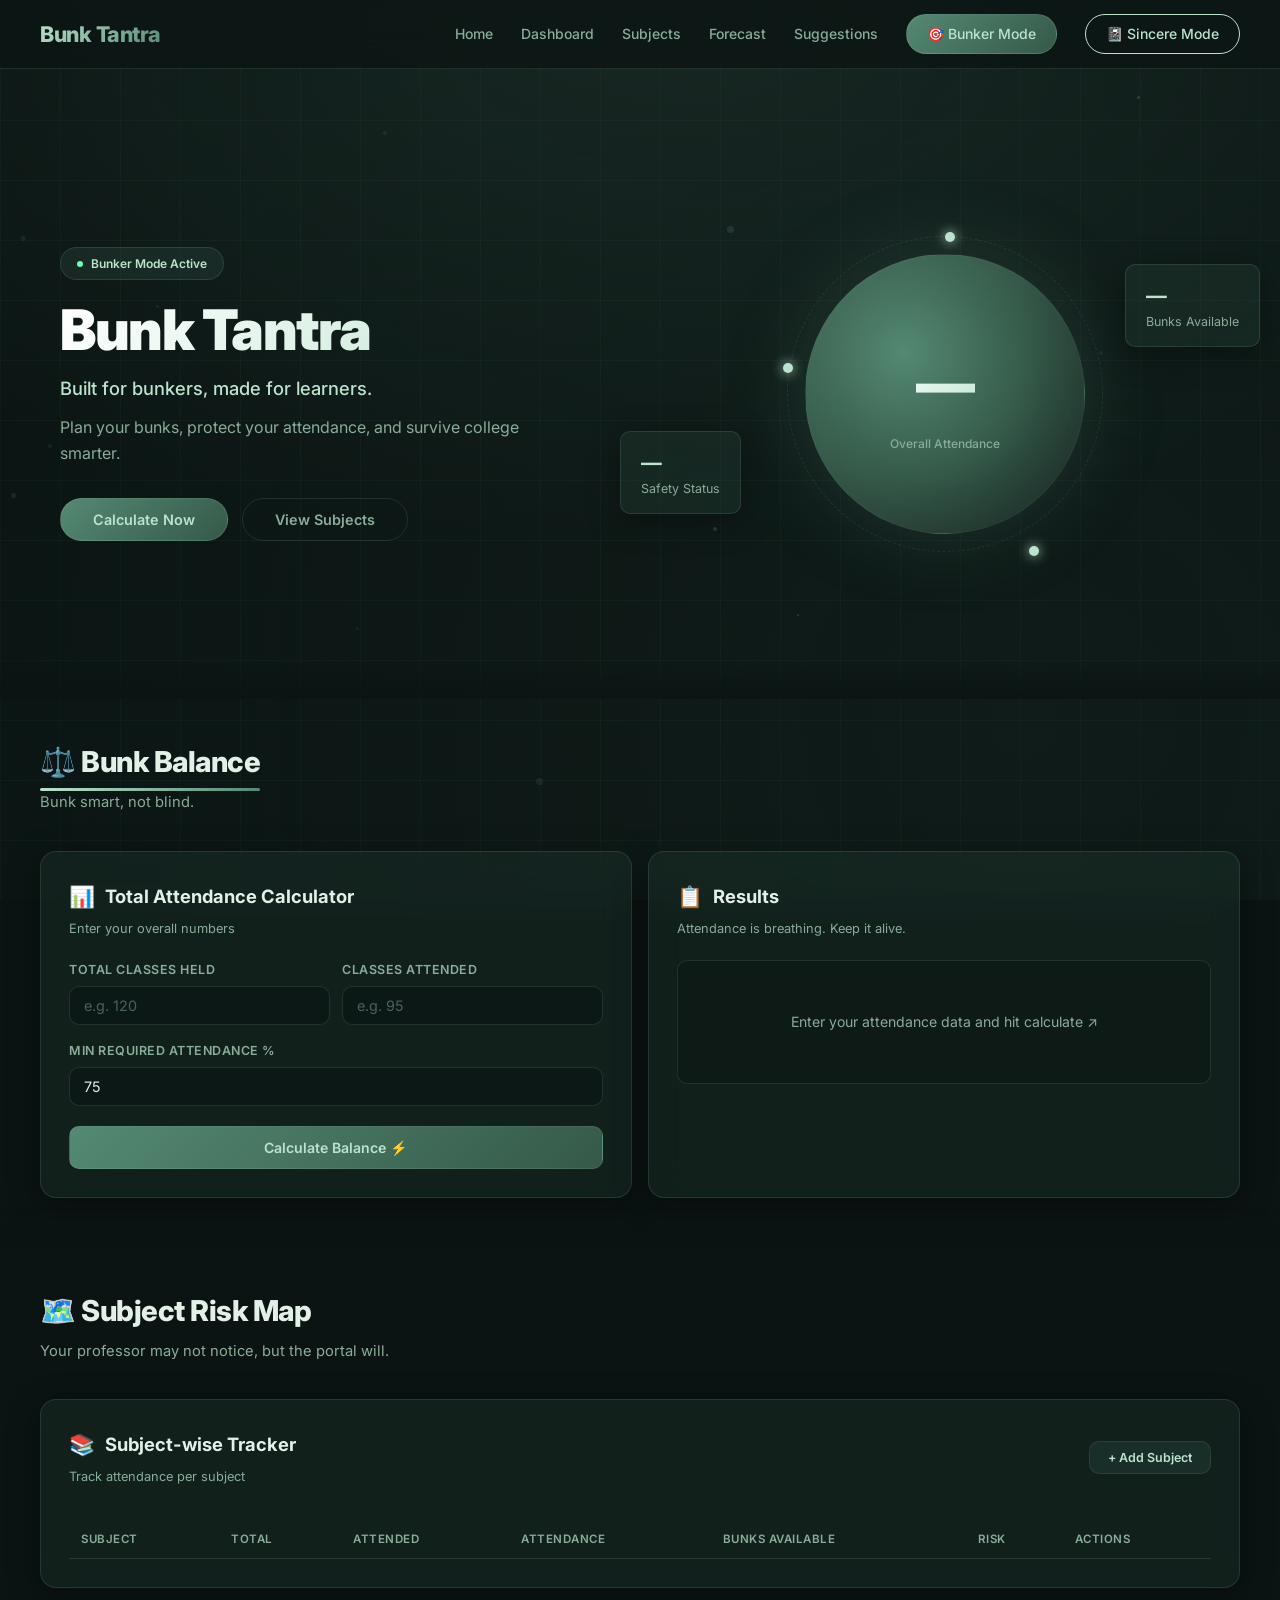
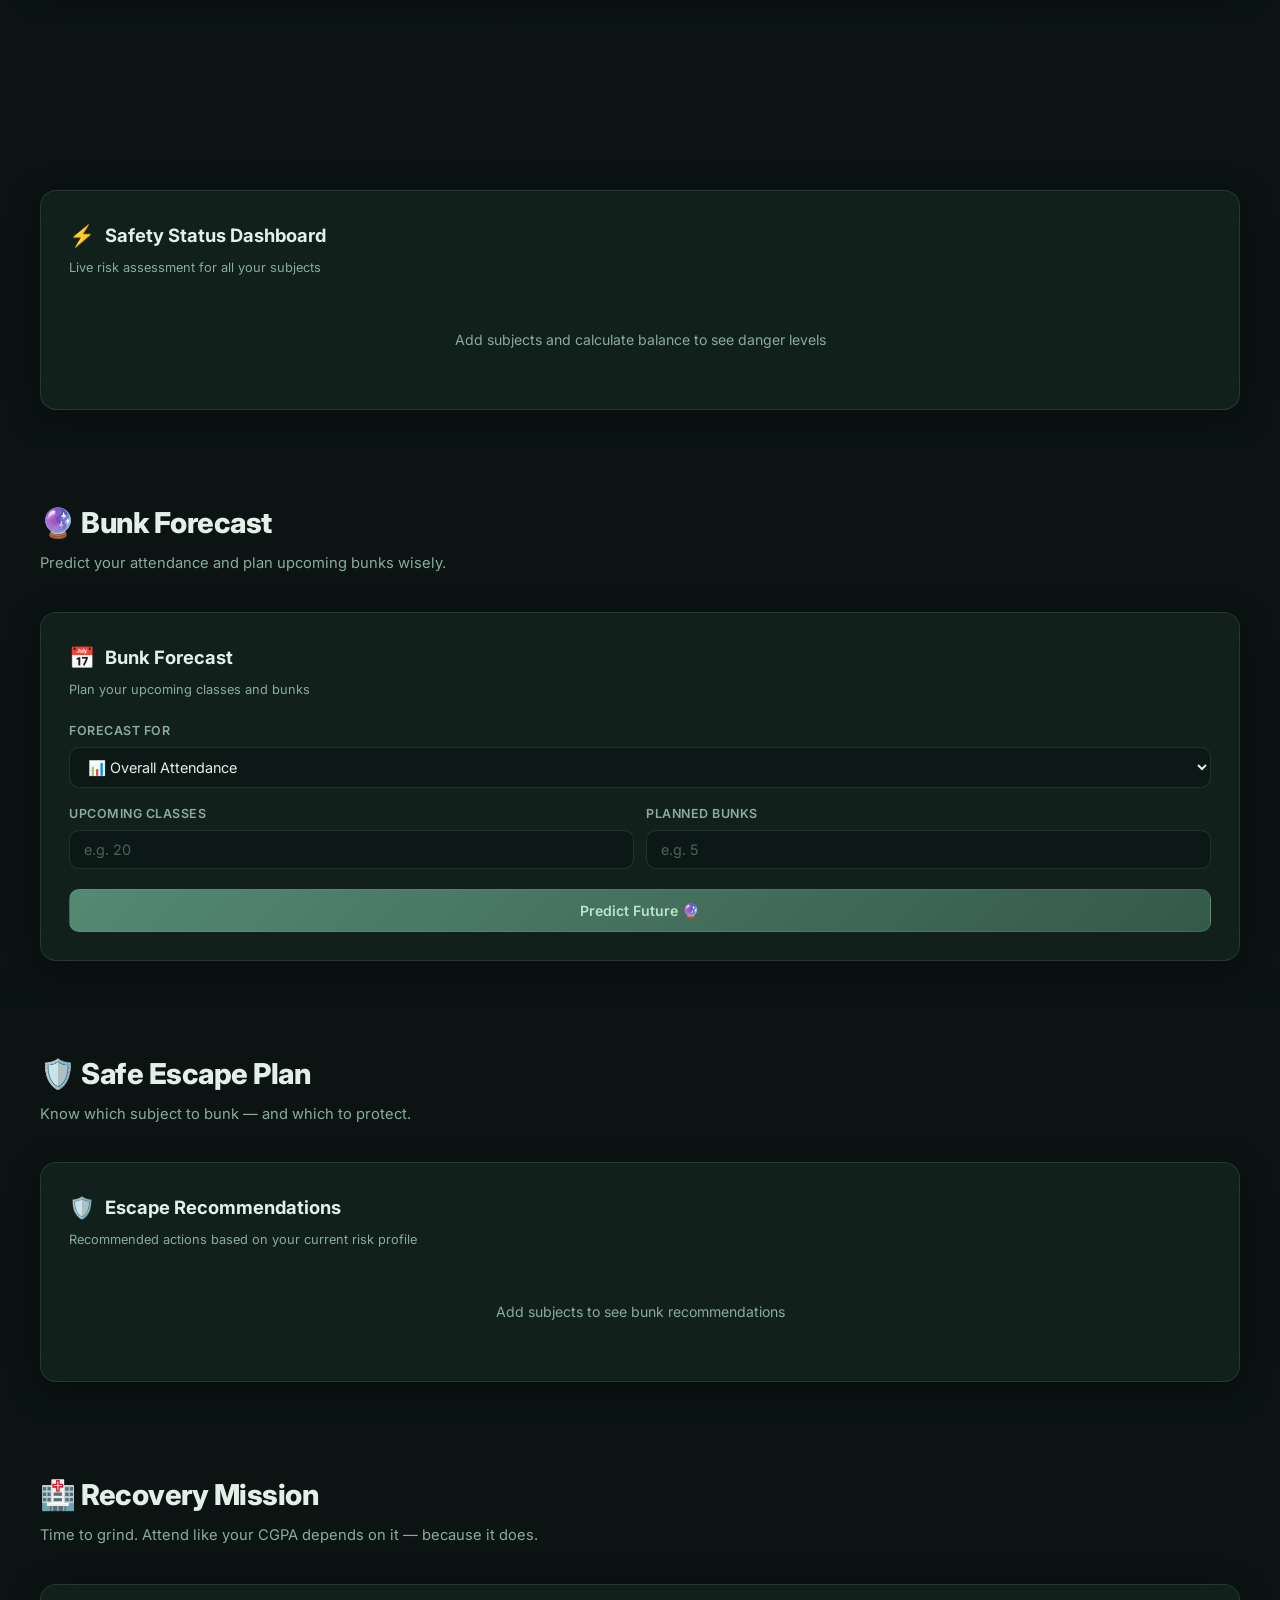
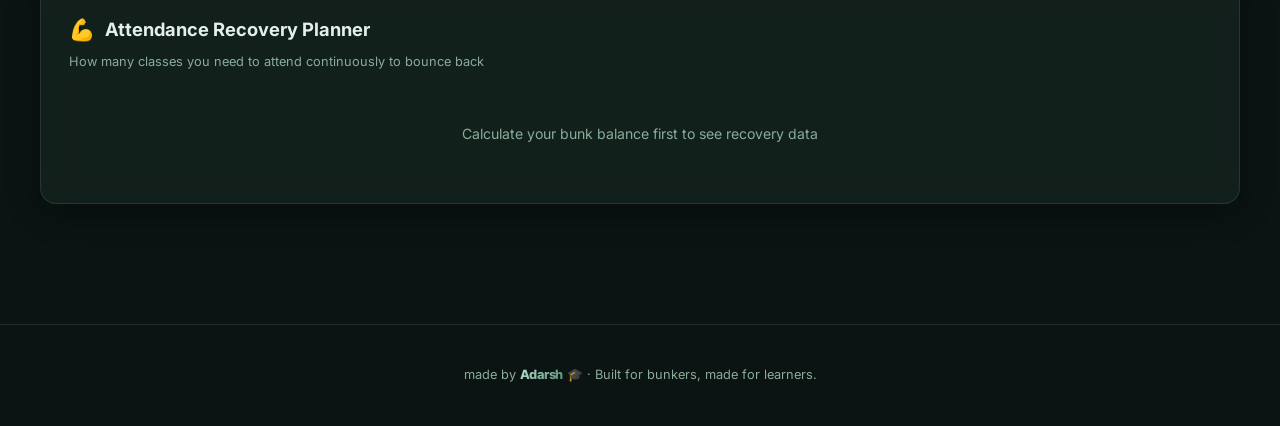
==== commit c824ff80: "Configure production assets, Vercel clean URLs, 404, and OpenGraph" ====
--- a/bunk.html
+++ b/bunk.html
@@ -5,6 +5,21 @@
   <meta name="viewport" content="width=device-width,initial-scale=1.0">
   <title>Bunk Tantra — Built for bunkers, made for learners</title>
   <meta name="description" content="Plan your bunks, protect your attendance, and survive college smarter with Bunk Tantra.">
+  <link rel="icon" type="image/svg+xml" href="favicon.svg">
+  <link rel="icon" type="image/png" sizes="32x32" href="favicon-32x32.png">
+  <link rel="icon" type="image/png" sizes="16x16" href="favicon-16x16.png">
+  <link rel="apple-touch-icon" sizes="180x180" href="apple-touch-icon.png">
+  <link rel="manifest" href="site.webmanifest">
+  <meta name="theme-color" content="#0B1413">
+  <!-- OpenGraph / Social Meta Tags -->
+  <meta property="og:type" content="website">
+  <meta property="og:title" content="Bunk Tantra — Smart Attendance & Bunk Planner">
+  <meta property="og:description" content="Calculate safe bunks, track subject risk, and protect your attendance before the debar list comes out.">
+  <meta property="og:image" content="og-image.png">
+  <meta name="twitter:card" content="summary_large_image">
+  <meta name="twitter:title" content="Bunk Tantra — Smart Attendance & Bunk Planner">
+  <meta name="twitter:description" content="Calculate safe bunks, track subject risk, and protect your attendance before the debar list comes out.">
+  <meta name="twitter:image" content="og-image.png">
   <link rel="stylesheet" href="style.css">
 </head>
 <body>
